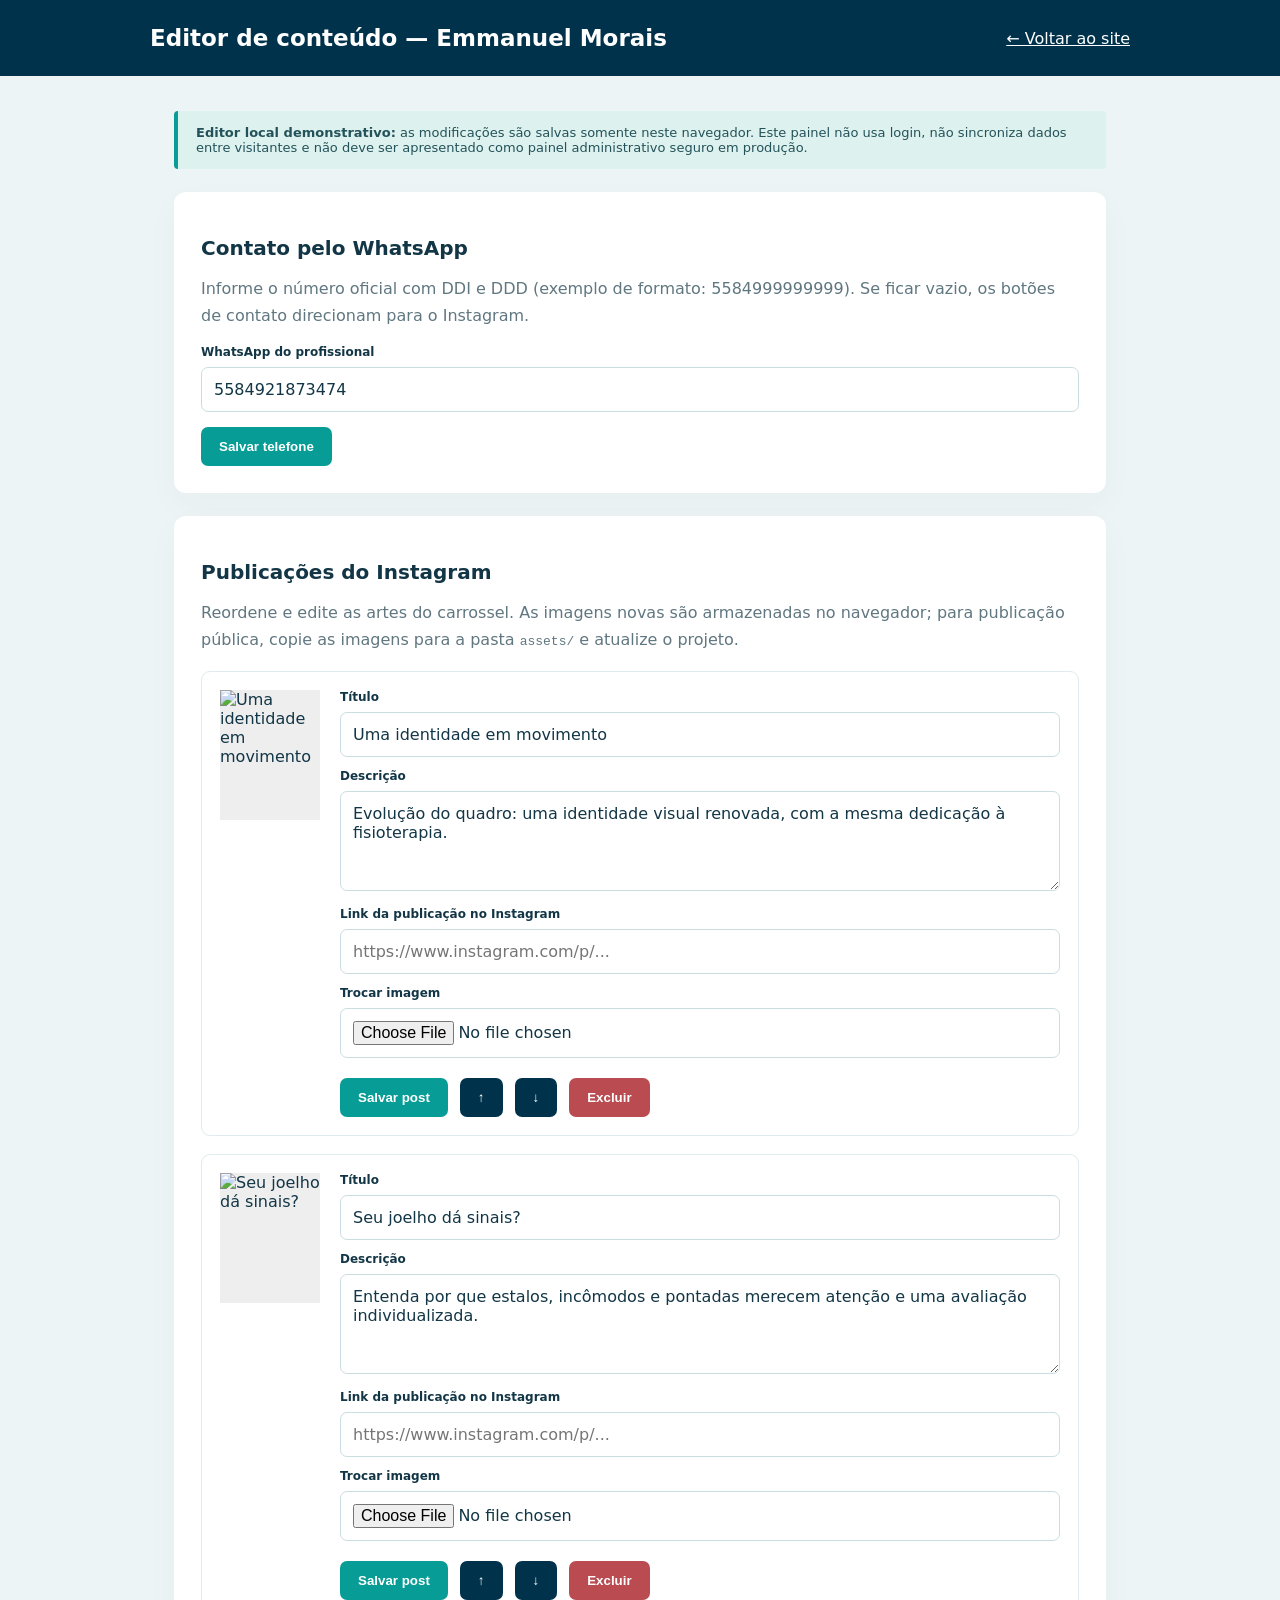
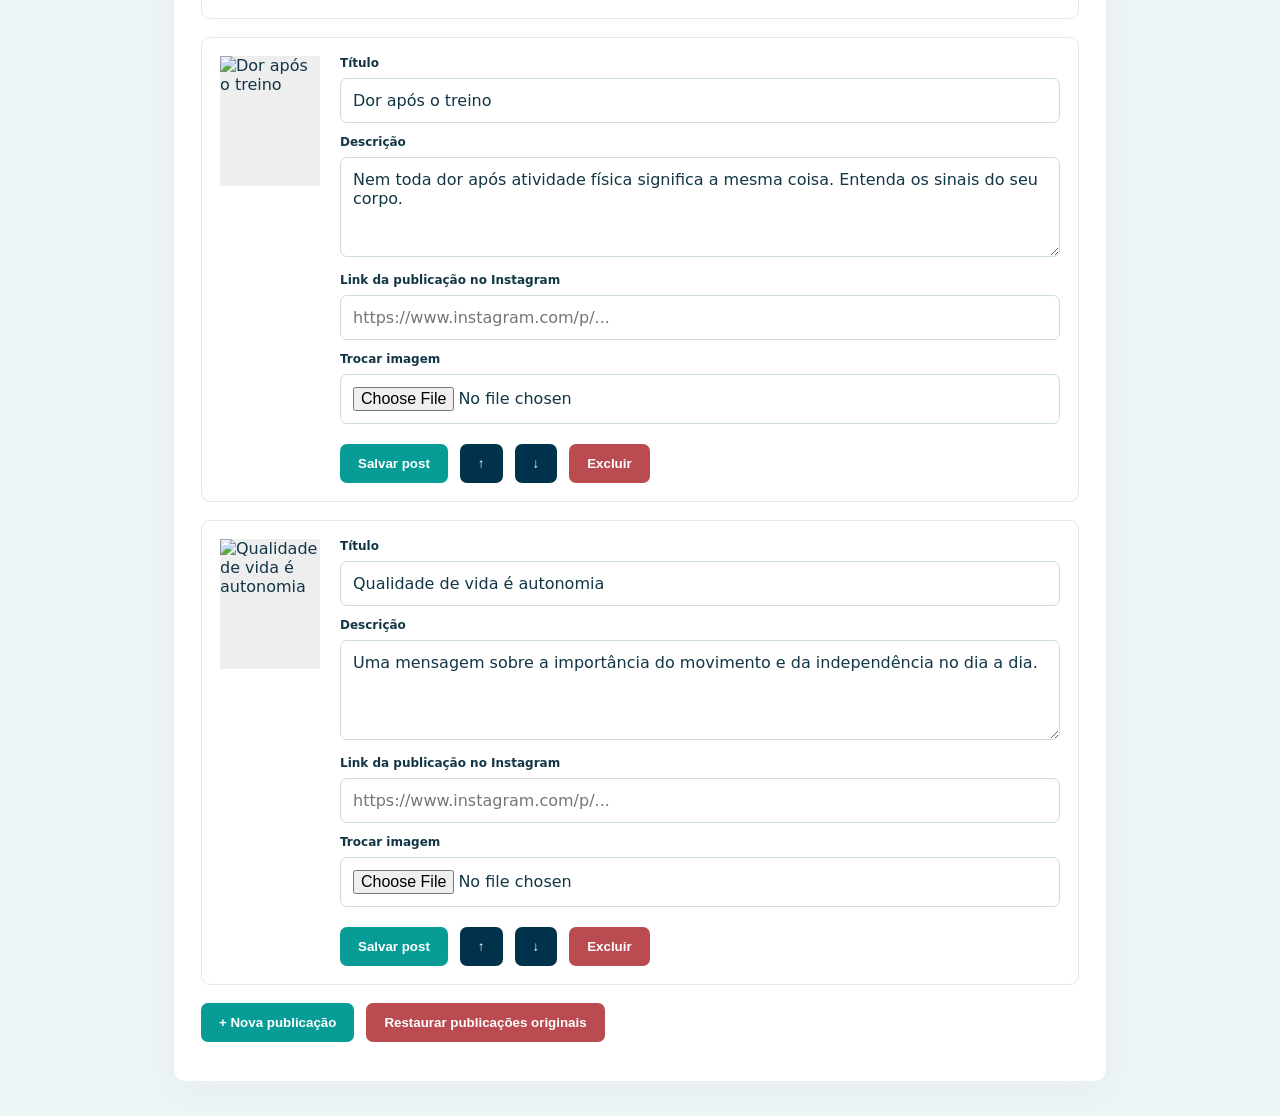
==== admin.html @ 3bb3eeb8 "Add files via upload" ====
<!doctype html><html lang="pt-BR"><head><meta charset="utf-8"><meta name="viewport" content="width=device-width,initial-scale=1"><title>Editor local — Emmanuel Morais</title><style>:root{font-family:system-ui,sans-serif;color:#123646;background:#edf4f5}*{box-sizing:border-box}body{margin:0}.wrap{max-width:980px;margin:auto;padding:35px 24px}header{background:#00334b;color:white;padding:25px}.header-in{max-width:980px;margin:auto;display:flex;align-items:center;justify-content:space-between;gap:20px}a{color:inherit}h1{margin:0;font-size:23px}h2{font-size:20px}p{line-height:1.65;color:#607780}.notice{border-left:4px solid #079c95;background:#ddf2ee;padding:14px 18px;border-radius:4px;color:#24525a;font-size:13px}.panel{background:white;border-radius:12px;padding:27px;margin-top:23px;box-shadow:0 12px 35px #00344b08}label{display:block;font-size:12px;font-weight:700;margin-bottom:8px}input,textarea{width:100%;border:1px solid #cbdde1;border-radius:7px;padding:12px;font:inherit;background:white;color:#123646}textarea{min-height:100px}button{border:0;background:#00334b;color:white;padding:12px 18px;border-radius:7px;cursor:pointer;font-weight:700}.teal{background:#079c95}.danger{background:#b94b51}.row{display:flex;gap:12px;align-items:center;flex-wrap:wrap}.post{border:1px solid #dfebed;border-radius:9px;padding:18px;display:grid;grid-template-columns:100px 1fr;gap:20px;margin:18px 0}.post img{width:100px;height:130px;object-fit:cover;background:#eee}.fields{display:grid;gap:12px}.post .actions{grid-column:2}.muted{font-size:12px;color:#6e8390}.top-gap{margin-top:15px}@media(max-width:600px){.post{grid-template-columns:1fr}.post .actions{grid-column:1}.post img{width:100%;height:220px;object-fit:contain}.header-in{display:block}.header-in a{display:block;margin-top:12px}}</style></head><body><header><div class="header-in"><h1>Editor de conteúdo — Emmanuel Morais</h1><a href="index.html">← Voltar ao site</a></div></header><div class="wrap"><div class="notice"><strong>Editor local demonstrativo:</strong> as modificações são salvas somente neste navegador. Este painel não usa login, não sincroniza dados entre visitantes e não deve ser apresentado como painel administrativo seguro em produção.</div><section class="panel"><h2>Contato pelo WhatsApp</h2><p>Informe o número oficial com DDI e DDD (exemplo de formato: 5584999999999). Se ficar vazio, os botões de contato direcionam para o Instagram.</p><label for="phone">WhatsApp do profissional</label><input id="phone" inputmode="numeric" placeholder="55 + DDD + número"><div class="row top-gap"><button class="teal" id="savePhone">Salvar telefone</button><span id="phoneStatus" class="muted" role="status"></span></div></section><section class="panel"><h2>Publicações do Instagram</h2><p>Reordene e edite as artes do carrossel. As imagens novas são armazenadas no navegador; para publicação pública, copie as imagens para a pasta <code>assets/</code> e atualize o projeto.</p><div id="postList"></div><div class="row"><button id="addPost" class="teal">+ Nova publicação</button><button id="restorePosts" class="danger">Restaurar publicações originais</button></div><p id="postStatus" class="muted" role="status"></p></section></div><script>const $=s=>document.querySelector(s);const defaults=[{id:'identidade',image:'assets/post-identidade.png',title:'Uma identidade em movimento',description:'Evolução do quadro: uma identidade visual renovada, com a mesma dedicação à fisioterapia.',url:''},{id:'joelho',image:'assets/post-joelho.png',title:'Seu joelho dá sinais?',description:'Entenda por que estalos, incômodos e pontadas merecem atenção e uma avaliação individualizada.',url:''},{id:'treino',image:'assets/post-treino.png',title:'Dor após o treino',description:'Nem toda dor após atividade física significa a mesma coisa. Entenda os sinais do seu corpo.',url:''},{id:'autonomia',image:'assets/post-autonomia.png',title:'Qualidade de vida é autonomia',description:'Uma mensagem sobre a importância do movimento e da independência no dia a dia.',url:''}];let posts;try{posts=JSON.parse(localStorage.getItem('em_posts'))||defaults}catch{posts=defaults}if(!Array.isArray(posts))posts=defaults;$('#phone').value=localStorage.getItem('em_whatsapp')||'5584921873474';$('#savePhone').onclick=()=>{const value=$('#phone').value.replace(/\D/g,'');if(value&& !/^\d{11,15}$/.test(value)){ $('#phoneStatus').textContent='Confira o número, incluindo DDI e DDD.';return}localStorage.setItem('em_whatsapp',value);$('#phoneStatus').textContent='Salvo neste navegador. Recarregue o site para conferir.'};function persist(){try{localStorage.setItem('em_posts',JSON.stringify(posts));$('#postStatus').textContent='Salvo neste navegador.'}catch{$('#postStatus').textContent='Espaço do navegador insuficiente para esta imagem.'}}function field(name,value,placeholder,tag='input'){const holder=document.createElement('div'),label=document.createElement('label'),el=document.createElement(tag);label.textContent=name;el.placeholder=placeholder||'';el.value=value||'';holder.append(label,el);return {holder,el}}function render(){const list=$('#postList');list.textContent='';posts.forEach((post,i)=>{const article=document.createElement('article');article.className='post';const img=document.createElement('img');img.src=post.image||'';img.alt=post.title||'Nova publicação';const fields=document.createElement('div');fields.className='fields';const title=field('Título',post.title,'Título da publicação');const desc=field('Descrição',post.description,'Descrição da publicação','textarea');const url=field('Link da publicação no Instagram',post.url,'https://www.instagram.com/p/...');const file=field('Trocar imagem','','','input');file.el.type='file';file.el.accept='image/png,image/jpeg,image/webp';file.el.addEventListener('change',()=>{const f=file.el.files[0];if(!f)return;if(f.size>1600000){alert('Escolha uma imagem de até 1,6 MB para este editor local.');return}const reader=new FileReader();reader.onload=()=>{post.image=reader.result;img.src=post.image;persist()};reader.readAsDataURL(f)});[title,desc,url,file].forEach(f=>fields.append(f.holder));const actions=document.createElement('div');actions.className='row actions';const save=document.createElement('button');save.className='teal';save.textContent='Salvar post';save.onclick=()=>{post.title=title.el.value.trim();post.description=desc.el.value.trim();post.url=url.el.value.trim();persist()};const up=document.createElement('button');up.textContent='↑';up.title='Mover para cima';up.disabled=i===0;up.onclick=()=>{[posts[i-1],posts[i]]=[posts[i],posts[i-1]];persist();render()};const down=document.createElement('button');down.textContent='↓';down.title='Mover para baixo';down.disabled=i===posts.length-1;down.onclick=()=>{[posts[i+1],posts[i]]=[posts[i],posts[i+1]];persist();render()};const remove=document.createElement('button');remove.className='danger';remove.textContent='Excluir';remove.onclick=()=>{if(confirm('Excluir esta publicação?')){posts.splice(i,1);persist();render()}};actions.append(save,up,down,remove);article.append(img,fields,actions);list.append(article)})}$('#addPost').onclick=()=>{posts.push({id:Date.now().toString(),image:'',title:'Nova publicação',description:'',url:''});persist();render()};$('#restorePosts').onclick=()=>{if(confirm('Restaurar as quatro artes originais?')){posts=structuredClone(defaults);persist();render()}};render();</script></body></html>
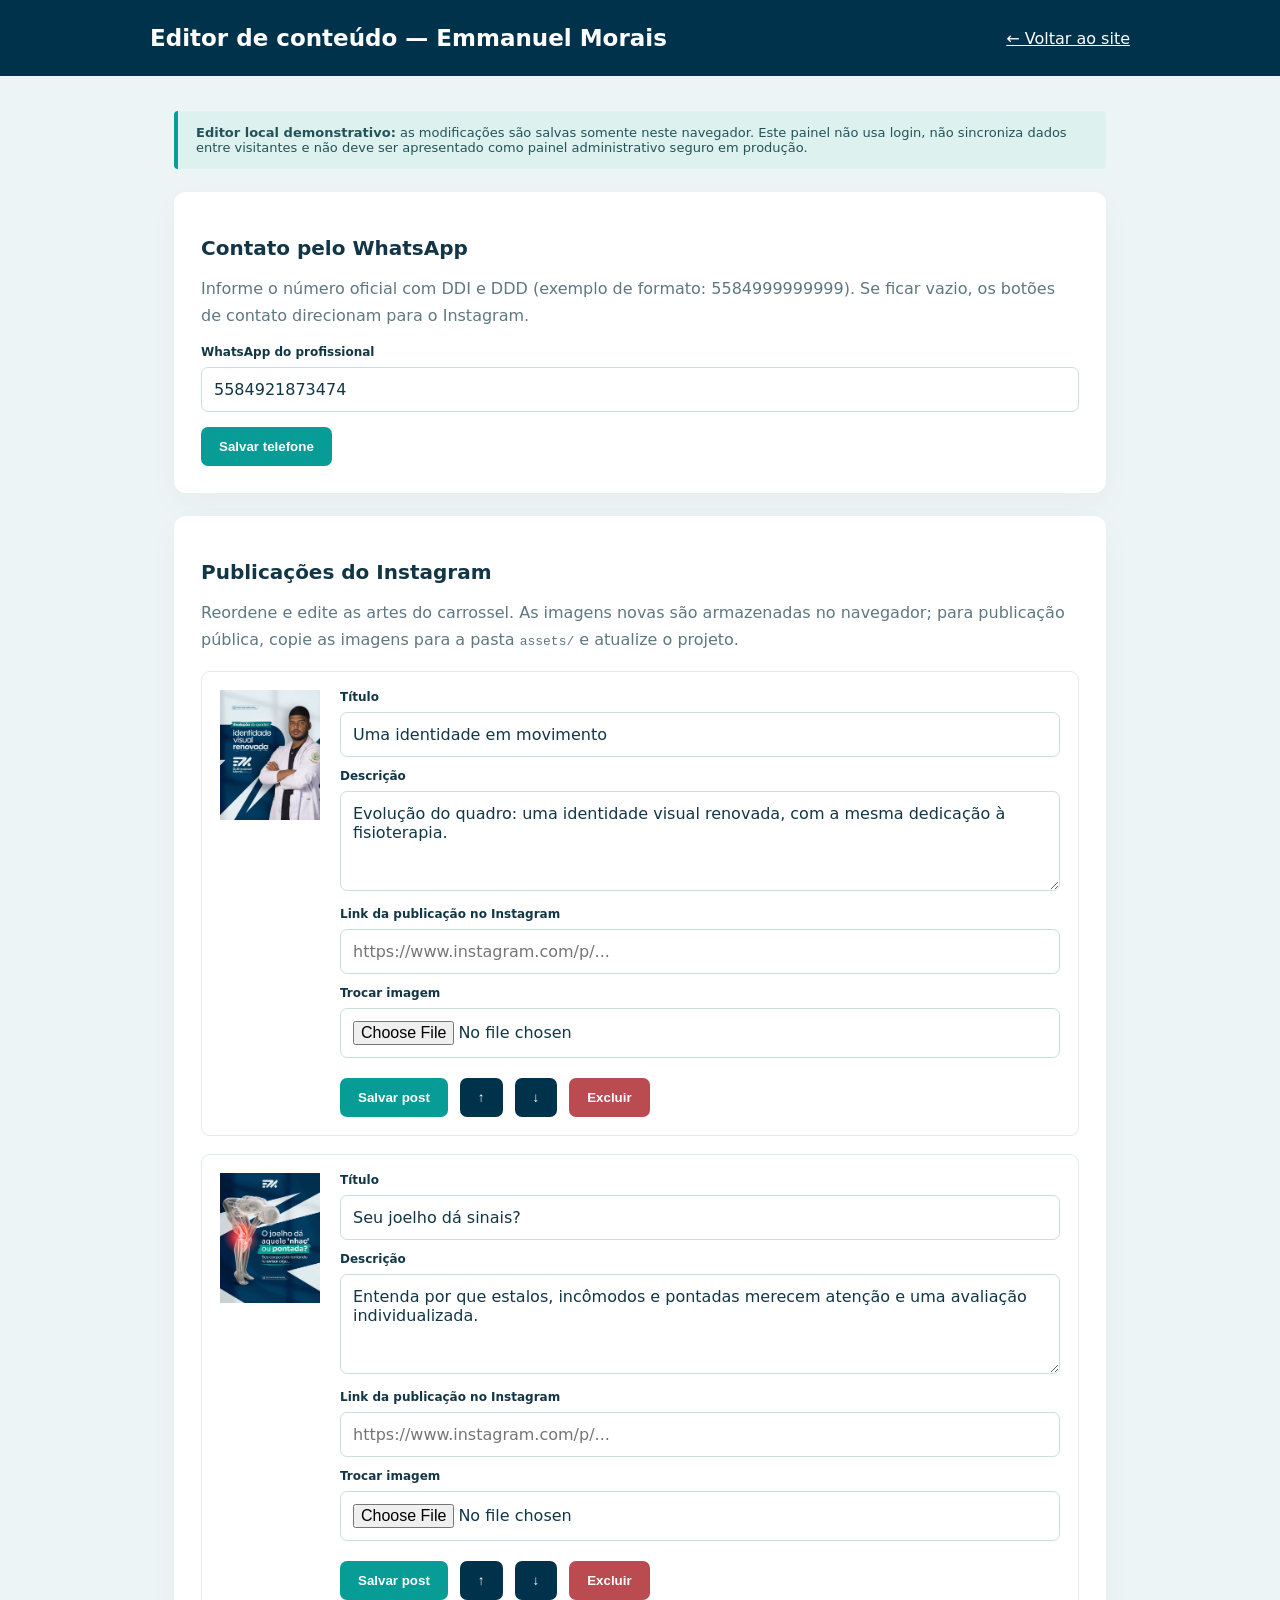
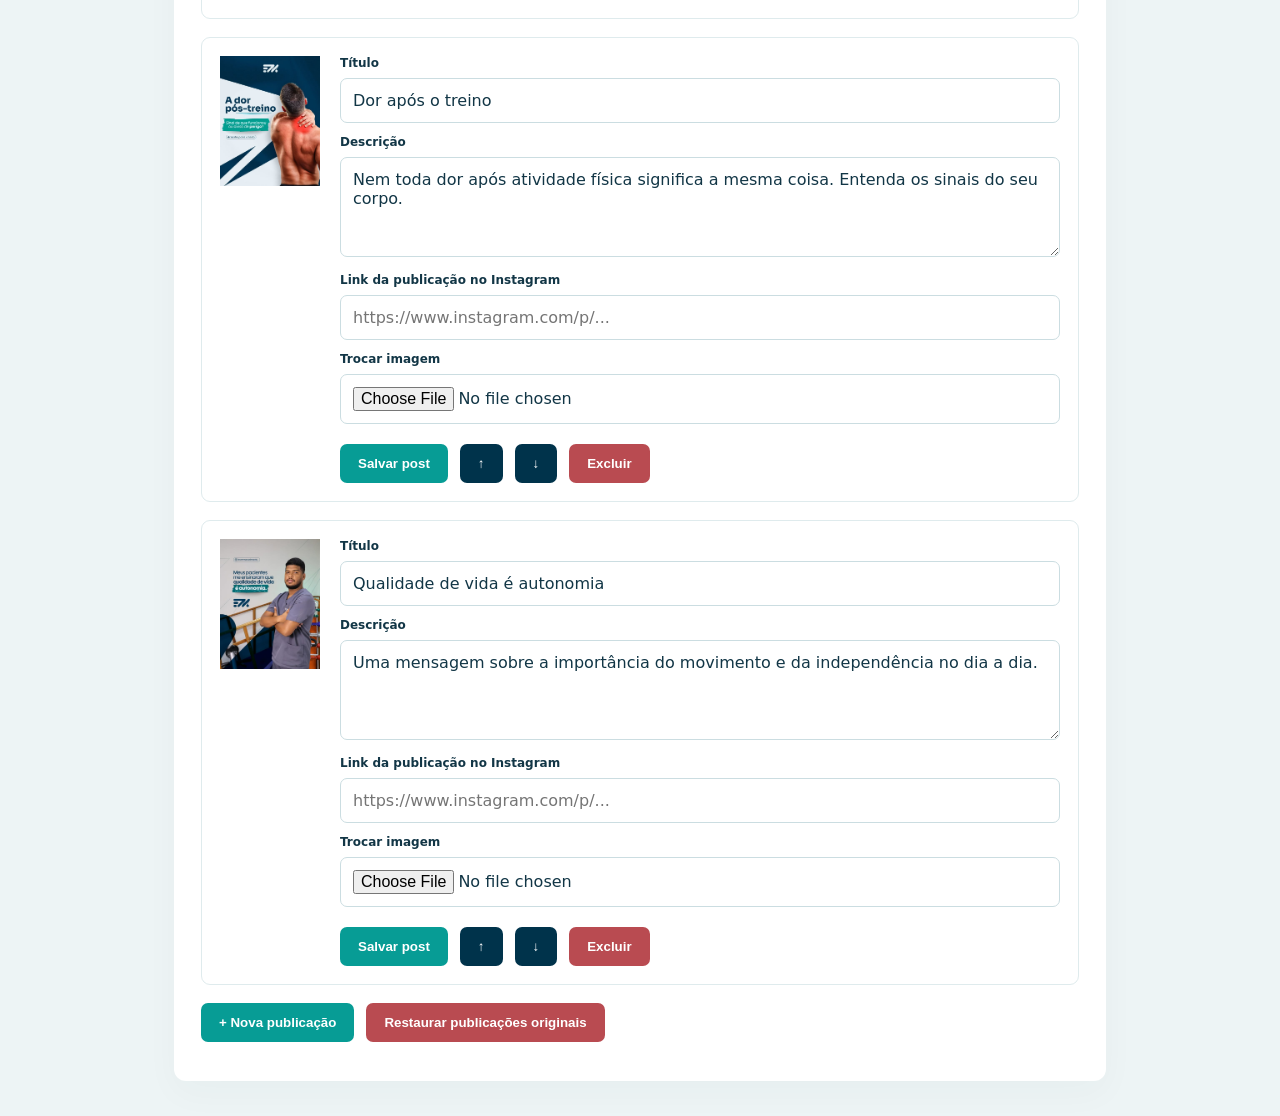
==== commit 31682b58: "Corrige caminhos das imagens para arquivos na raiz do repositorio" ====
--- a/admin.html
+++ b/admin.html
@@ -1 +1 @@
-<!doctype html><html lang="pt-BR"><head><meta charset="utf-8"><meta name="viewport" content="width=device-width,initial-scale=1"><title>Editor local — Emmanuel Morais</title><style>:root{font-family:system-ui,sans-serif;color:#123646;background:#edf4f5}*{box-sizing:border-box}body{margin:0}.wrap{max-width:980px;margin:auto;padding:35px 24px}header{background:#00334b;color:white;padding:25px}.header-in{max-width:980px;margin:auto;display:flex;align-items:center;justify-content:space-between;gap:20px}a{color:inherit}h1{margin:0;font-size:23px}h2{font-size:20px}p{line-height:1.65;color:#607780}.notice{border-left:4px solid #079c95;background:#ddf2ee;padding:14px 18px;border-radius:4px;color:#24525a;font-size:13px}.panel{background:white;border-radius:12px;padding:27px;margin-top:23px;box-shadow:0 12px 35px #00344b08}label{display:block;font-size:12px;font-weight:700;margin-bottom:8px}input,textarea{width:100%;border:1px solid #cbdde1;border-radius:7px;padding:12px;font:inherit;background:white;color:#123646}textarea{min-height:100px}button{border:0;background:#00334b;color:white;padding:12px 18px;border-radius:7px;cursor:pointer;font-weight:700}.teal{background:#079c95}.danger{background:#b94b51}.row{display:flex;gap:12px;align-items:center;flex-wrap:wrap}.post{border:1px solid #dfebed;border-radius:9px;padding:18px;display:grid;grid-template-columns:100px 1fr;gap:20px;margin:18px 0}.post img{width:100px;height:130px;object-fit:cover;background:#eee}.fields{display:grid;gap:12px}.post .actions{grid-column:2}.muted{font-size:12px;color:#6e8390}.top-gap{margin-top:15px}@media(max-width:600px){.post{grid-template-columns:1fr}.post .actions{grid-column:1}.post img{width:100%;height:220px;object-fit:contain}.header-in{display:block}.header-in a{display:block;margin-top:12px}}</style></head><body><header><div class="header-in"><h1>Editor de conteúdo — Emmanuel Morais</h1><a href="index.html">← Voltar ao site</a></div></header><div class="wrap"><div class="notice"><strong>Editor local demonstrativo:</strong> as modificações são salvas somente neste navegador. Este painel não usa login, não sincroniza dados entre visitantes e não deve ser apresentado como painel administrativo seguro em produção.</div><section class="panel"><h2>Contato pelo WhatsApp</h2><p>Informe o número oficial com DDI e DDD (exemplo de formato: 5584999999999). Se ficar vazio, os botões de contato direcionam para o Instagram.</p><label for="phone">WhatsApp do profissional</label><input id="phone" inputmode="numeric" placeholder="55 + DDD + número"><div class="row top-gap"><button class="teal" id="savePhone">Salvar telefone</button><span id="phoneStatus" class="muted" role="status"></span></div></section><section class="panel"><h2>Publicações do Instagram</h2><p>Reordene e edite as artes do carrossel. As imagens novas são armazenadas no navegador; para publicação pública, copie as imagens para a pasta <code>assets/</code> e atualize o projeto.</p><div id="postList"></div><div class="row"><button id="addPost" class="teal">+ Nova publicação</button><button id="restorePosts" class="danger">Restaurar publicações originais</button></div><p id="postStatus" class="muted" role="status"></p></section></div><script>const $=s=>document.querySelector(s);const defaults=[{id:'identidade',image:'assets/post-identidade.png',title:'Uma identidade em movimento',description:'Evolução do quadro: uma identidade visual renovada, com a mesma dedicação à fisioterapia.',url:''},{id:'joelho',image:'assets/post-joelho.png',title:'Seu joelho dá sinais?',description:'Entenda por que estalos, incômodos e pontadas merecem atenção e uma avaliação individualizada.',url:''},{id:'treino',image:'assets/post-treino.png',title:'Dor após o treino',description:'Nem toda dor após atividade física significa a mesma coisa. Entenda os sinais do seu corpo.',url:''},{id:'autonomia',image:'assets/post-autonomia.png',title:'Qualidade de vida é autonomia',description:'Uma mensagem sobre a importância do movimento e da independência no dia a dia.',url:''}];let posts;try{posts=JSON.parse(localStorage.getItem('em_posts'))||defaults}catch{posts=defaults}if(!Array.isArray(posts))posts=defaults;$('#phone').value=localStorage.getItem('em_whatsapp')||'5584921873474';$('#savePhone').onclick=()=>{const value=$('#phone').value.replace(/\D/g,'');if(value&& !/^\d{11,15}$/.test(value)){ $('#phoneStatus').textContent='Confira o número, incluindo DDI e DDD.';return}localStorage.setItem('em_whatsapp',value);$('#phoneStatus').textContent='Salvo neste navegador. Recarregue o site para conferir.'};function persist(){try{localStorage.setItem('em_posts',JSON.stringify(posts));$('#postStatus').textContent='Salvo neste navegador.'}catch{$('#postStatus').textContent='Espaço do navegador insuficiente para esta imagem.'}}function field(name,value,placeholder,tag='input'){const holder=document.createElement('div'),label=document.createElement('label'),el=document.createElement(tag);label.textContent=name;el.placeholder=placeholder||'';el.value=value||'';holder.append(label,el);return {holder,el}}function render(){const list=$('#postList');list.textContent='';posts.forEach((post,i)=>{const article=document.createElement('article');article.className='post';const img=document.createElement('img');img.src=post.image||'';img.alt=post.title||'Nova publicação';const fields=document.createElement('div');fields.className='fields';const title=field('Título',post.title,'Título da publicação');const desc=field('Descrição',post.description,'Descrição da publicação','textarea');const url=field('Link da publicação no Instagram',post.url,'https://www.instagram.com/p/...');const file=field('Trocar imagem','','','input');file.el.type='file';file.el.accept='image/png,image/jpeg,image/webp';file.el.addEventListener('change',()=>{const f=file.el.files[0];if(!f)return;if(f.size>1600000){alert('Escolha uma imagem de até 1,6 MB para este editor local.');return}const reader=new FileReader();reader.onload=()=>{post.image=reader.result;img.src=post.image;persist()};reader.readAsDataURL(f)});[title,desc,url,file].forEach(f=>fields.append(f.holder));const actions=document.createElement('div');actions.className='row actions';const save=document.createElement('button');save.className='teal';save.textContent='Salvar post';save.onclick=()=>{post.title=title.el.value.trim();post.description=desc.el.value.trim();post.url=url.el.value.trim();persist()};const up=document.createElement('button');up.textContent='↑';up.title='Mover para cima';up.disabled=i===0;up.onclick=()=>{[posts[i-1],posts[i]]=[posts[i],posts[i-1]];persist();render()};const down=document.createElement('button');down.textContent='↓';down.title='Mover para baixo';down.disabled=i===posts.length-1;down.onclick=()=>{[posts[i+1],posts[i]]=[posts[i],posts[i+1]];persist();render()};const remove=document.createElement('button');remove.className='danger';remove.textContent='Excluir';remove.onclick=()=>{if(confirm('Excluir esta publicação?')){posts.splice(i,1);persist();render()}};actions.append(save,up,down,remove);article.append(img,fields,actions);list.append(article)})}$('#addPost').onclick=()=>{posts.push({id:Date.now().toString(),image:'',title:'Nova publicação',description:'',url:''});persist();render()};$('#restorePosts').onclick=()=>{if(confirm('Restaurar as quatro artes originais?')){posts=structuredClone(defaults);persist();render()}};render();</script></body></html>
+<!doctype html><html lang="pt-BR"><head><meta charset="utf-8"><meta name="viewport" content="width=device-width,initial-scale=1"><title>Editor local — Emmanuel Morais</title><style>:root{font-family:system-ui,sans-serif;color:#123646;background:#edf4f5}*{box-sizing:border-box}body{margin:0}.wrap{max-width:980px;margin:auto;padding:35px 24px}header{background:#00334b;color:white;padding:25px}.header-in{max-width:980px;margin:auto;display:flex;align-items:center;justify-content:space-between;gap:20px}a{color:inherit}h1{margin:0;font-size:23px}h2{font-size:20px}p{line-height:1.65;color:#607780}.notice{border-left:4px solid #079c95;background:#ddf2ee;padding:14px 18px;border-radius:4px;color:#24525a;font-size:13px}.panel{background:white;border-radius:12px;padding:27px;margin-top:23px;box-shadow:0 12px 35px #00344b08}label{display:block;font-size:12px;font-weight:700;margin-bottom:8px}input,textarea{width:100%;border:1px solid #cbdde1;border-radius:7px;padding:12px;font:inherit;background:white;color:#123646}textarea{min-height:100px}button{border:0;background:#00334b;color:white;padding:12px 18px;border-radius:7px;cursor:pointer;font-weight:700}.teal{background:#079c95}.danger{background:#b94b51}.row{display:flex;gap:12px;align-items:center;flex-wrap:wrap}.post{border:1px solid #dfebed;border-radius:9px;padding:18px;display:grid;grid-template-columns:100px 1fr;gap:20px;margin:18px 0}.post img{width:100px;height:130px;object-fit:cover;background:#eee}.fields{display:grid;gap:12px}.post .actions{grid-column:2}.muted{font-size:12px;color:#6e8390}.top-gap{margin-top:15px}@media(max-width:600px){.post{grid-template-columns:1fr}.post .actions{grid-column:1}.post img{width:100%;height:220px;object-fit:contain}.header-in{display:block}.header-in a{display:block;margin-top:12px}}</style></head><body><header><div class="header-in"><h1>Editor de conteúdo — Emmanuel Morais</h1><a href="index.html">← Voltar ao site</a></div></header><div class="wrap"><div class="notice"><strong>Editor local demonstrativo:</strong> as modificações são salvas somente neste navegador. Este painel não usa login, não sincroniza dados entre visitantes e não deve ser apresentado como painel administrativo seguro em produção.</div><section class="panel"><h2>Contato pelo WhatsApp</h2><p>Informe o número oficial com DDI e DDD (exemplo de formato: 5584999999999). Se ficar vazio, os botões de contato direcionam para o Instagram.</p><label for="phone">WhatsApp do profissional</label><input id="phone" inputmode="numeric" placeholder="55 + DDD + número"><div class="row top-gap"><button class="teal" id="savePhone">Salvar telefone</button><span id="phoneStatus" class="muted" role="status"></span></div></section><section class="panel"><h2>Publicações do Instagram</h2><p>Reordene e edite as artes do carrossel. As imagens novas são armazenadas no navegador; para publicação pública, copie as imagens para a pasta <code>assets/</code> e atualize o projeto.</p><div id="postList"></div><div class="row"><button id="addPost" class="teal">+ Nova publicação</button><button id="restorePosts" class="danger">Restaurar publicações originais</button></div><p id="postStatus" class="muted" role="status"></p></section></div><script>const $=s=>document.querySelector(s);const defaults=[{id:'identidade',image:'post-identidade.png',title:'Uma identidade em movimento',description:'Evolução do quadro: uma identidade visual renovada, com a mesma dedicação à fisioterapia.',url:''},{id:'joelho',image:'post-joelho.png',title:'Seu joelho dá sinais?',description:'Entenda por que estalos, incômodos e pontadas merecem atenção e uma avaliação individualizada.',url:''},{id:'treino',image:'post-treino.png',title:'Dor após o treino',description:'Nem toda dor após atividade física significa a mesma coisa. Entenda os sinais do seu corpo.',url:''},{id:'autonomia',image:'post-autonomia.png',title:'Qualidade de vida é autonomia',description:'Uma mensagem sobre a importância do movimento e da independência no dia a dia.',url:''}];let posts;try{posts=JSON.parse(localStorage.getItem('em_posts'))||defaults}catch{posts=defaults}if(!Array.isArray(posts))posts=defaults;$('#phone').value=localStorage.getItem('em_whatsapp')||'5584921873474';$('#savePhone').onclick=()=>{const value=$('#phone').value.replace(/\D/g,'');if(value&& !/^\d{11,15}$/.test(value)){ $('#phoneStatus').textContent='Confira o número, incluindo DDI e DDD.';return}localStorage.setItem('em_whatsapp',value);$('#phoneStatus').textContent='Salvo neste navegador. Recarregue o site para conferir.'};function persist(){try{localStorage.setItem('em_posts',JSON.stringify(posts));$('#postStatus').textContent='Salvo neste navegador.'}catch{$('#postStatus').textContent='Espaço do navegador insuficiente para esta imagem.'}}function field(name,value,placeholder,tag='input'){const holder=document.createElement('div'),label=document.createElement('label'),el=document.createElement(tag);label.textContent=name;el.placeholder=placeholder||'';el.value=value||'';holder.append(label,el);return {holder,el}}function render(){const list=$('#postList');list.textContent='';posts.forEach((post,i)=>{const article=document.createElement('article');article.className='post';const img=document.createElement('img');img.src=post.image||'';img.alt=post.title||'Nova publicação';const fields=document.createElement('div');fields.className='fields';const title=field('Título',post.title,'Título da publicação');const desc=field('Descrição',post.description,'Descrição da publicação','textarea');const url=field('Link da publicação no Instagram',post.url,'https://www.instagram.com/p/...');const file=field('Trocar imagem','','','input');file.el.type='file';file.el.accept='image/png,image/jpeg,image/webp';file.el.addEventListener('change',()=>{const f=file.el.files[0];if(!f)return;if(f.size>1600000){alert('Escolha uma imagem de até 1,6 MB para este editor local.');return}const reader=new FileReader();reader.onload=()=>{post.image=reader.result;img.src=post.image;persist()};reader.readAsDataURL(f)});[title,desc,url,file].forEach(f=>fields.append(f.holder));const actions=document.createElement('div');actions.className='row actions';const save=document.createElement('button');save.className='teal';save.textContent='Salvar post';save.onclick=()=>{post.title=title.el.value.trim();post.description=desc.el.value.trim();post.url=url.el.value.trim();persist()};const up=document.createElement('button');up.textContent='↑';up.title='Mover para cima';up.disabled=i===0;up.onclick=()=>{[posts[i-1],posts[i]]=[posts[i],posts[i-1]];persist();render()};const down=document.createElement('button');down.textContent='↓';down.title='Mover para baixo';down.disabled=i===posts.length-1;down.onclick=()=>{[posts[i+1],posts[i]]=[posts[i],posts[i+1]];persist();render()};const remove=document.createElement('button');remove.className='danger';remove.textContent='Excluir';remove.onclick=()=>{if(confirm('Excluir esta publicação?')){posts.splice(i,1);persist();render()}};actions.append(save,up,down,remove);article.append(img,fields,actions);list.append(article)})}$('#addPost').onclick=()=>{posts.push({id:Date.now().toString(),image:'',title:'Nova publicação',description:'',url:''});persist();render()};$('#restorePosts').onclick=()=>{if(confirm('Restaurar as quatro artes originais?')){posts=structuredClone(defaults);persist();render()}};render();</script></body></html>
